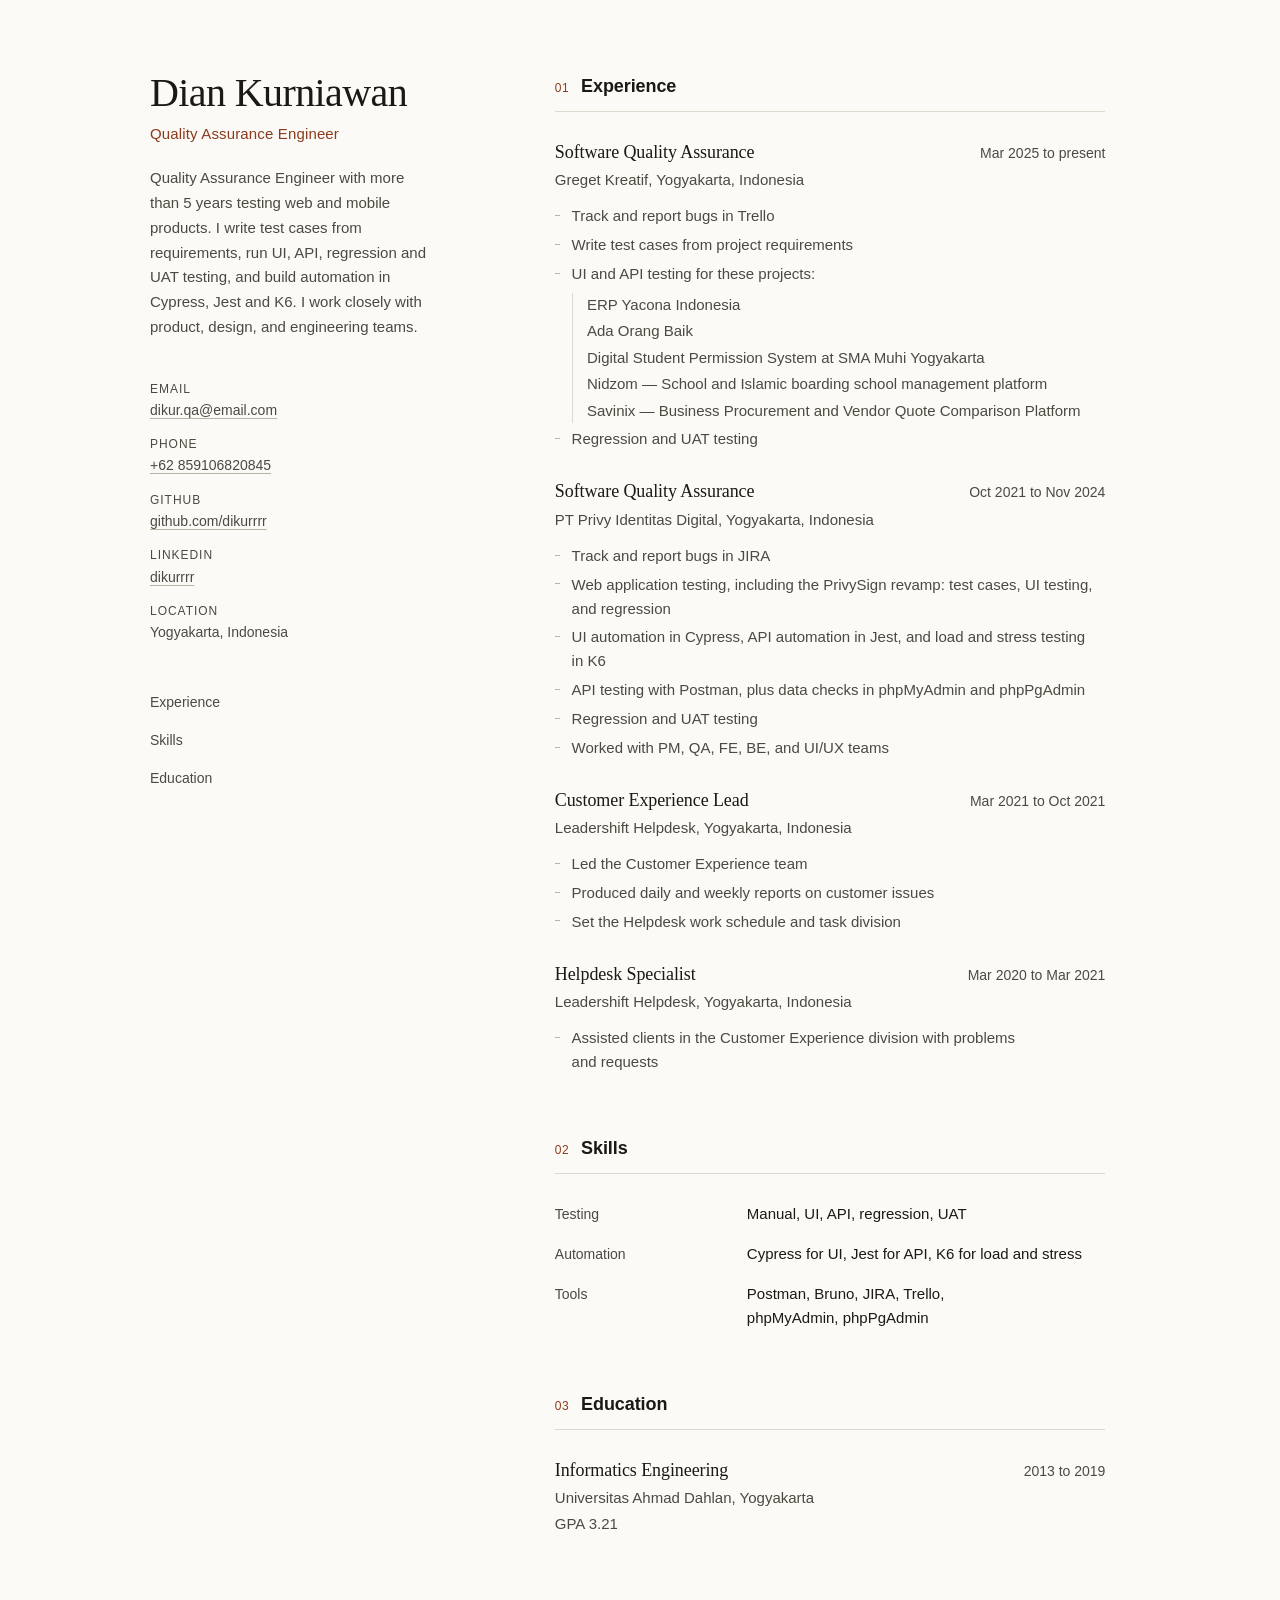
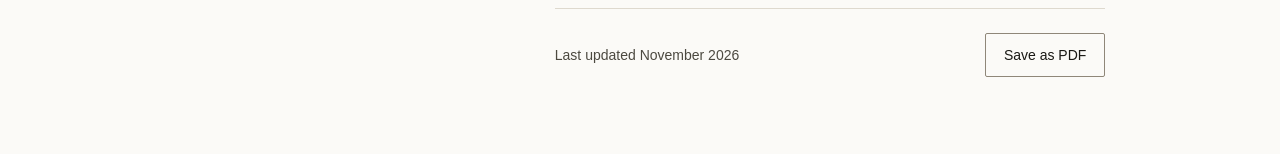
==== index.html @ 6ba49b2e "Add files via upload" ====
<!DOCTYPE html>
<html lang="en">
<head>
<meta charset="utf-8">
<meta name="viewport" content="width=device-width, initial-scale=1">
<title>Dian Kurniawan | Quality Assurance Engineer</title>
<meta name="description" content="Curriculum vitae of Dian Kurniawan, Quality Assurance Engineer in Yogyakarta. Manual, API, UI, regression and UAT testing, plus automation in Cypress, Jest and K6.">
<link rel="stylesheet" href="styles.css">
</head>
<body>
<a class="skip" href="#main">Skip to content</a>
<div class="page">

  <aside class="rail">
    <header class="identity">
      <h1>Dian Kurniawan</h1>
      <p class="role">Quality Assurance Engineer</p>
      <p class="summary">Quality Assurance Engineer with more than 5 years testing web and mobile products. I write test cases from requirements, run UI, API, regression and UAT testing, and build automation in Cypress, Jest and K6. I work closely with product, design, and engineering teams.</p>
    </header>

    <ul class="contact">
      <li><span class="label">Email</span> <a href="mailto:dikur.qa@email.com">dikur.qa@email.com</a></li>
      <li><span class="label">Phone</span> <a href="https://wa.me/+62859106820845">+62 859106820845</a></li>
      <li><span class="label">GitHub</span> <a href="https://github.com/dikurrrr">github.com/dikurrrr</a></li>
      <li><span class="label">Linkedin</span> <a href="https://www.linkedin.com/in/dikurr/">dikurrrr</a></li>
      <li><span class="label">Location</span> Yogyakarta, Indonesia</li>
    </ul>

    <nav class="jump" aria-label="Sections">
      <a href="#experience">Experience</a>
      <a href="#skills">Skills</a>
      <a href="#education">Education</a>
    </nav>
  </aside>

  <main id="main">

    <section aria-labelledby="experience">
      <h2 id="experience"><span class="num">01</span> Experience</h2>

      <article class="entry">
        <div class="entry-head">
          <h3>Software Quality Assurance</h3>
          <p class="dates">Mar 2025 to present</p>
        </div>
        <p class="meta">Greget Kreatif, Yogyakarta, Indonesia</p>
        <ul class="bullets">
          <li>Track and report bugs in Trello</li>
          <li>Write test cases from project requirements</li>
          <li>UI and API testing for these projects:
            <ul class="sublist">
              <li>ERP Yacona Indonesia</li>
              <li>Ada Orang Baik</li>
              <li>Digital Student Permission System at SMA Muhi Yogyakarta</li>
              <li>Nidzom — School and Islamic boarding school management platform</li>
              <li>Savinix — Business Procurement and Vendor Quote Comparison Platform</li>
            </ul>
          </li>
          <li>Regression and UAT testing</li>
          <!--<li>Build UI and API automation</li>-->
        </ul>
      </article>

      <article class="entry">
        <div class="entry-head">
          <h3>Software Quality Assurance</h3>
          <p class="dates">Oct 2021 to Nov 2024</p>
        </div>
        <p class="meta">PT Privy Identitas Digital, Yogyakarta, Indonesia</p>
        <ul class="bullets">
          <li>Track and report bugs in JIRA</li>
          <li>Web application testing, including the PrivySign revamp: test cases, UI testing, and regression</li>
          <li>UI automation in Cypress, API automation in Jest, and load and stress testing in K6</li>
          <li>API testing with Postman, plus data checks in phpMyAdmin and phpPgAdmin</li>
          <li>Regression and UAT testing</li>
          <li>Worked with PM, QA, FE, BE, and UI/UX teams</li>
        </ul>
      </article>

      <article class="entry">
        <div class="entry-head">
          <h3>Customer Experience Lead</h3>
          <p class="dates">Mar 2021 to Oct 2021</p>
        </div>
        <p class="meta">Leadershift Helpdesk, Yogyakarta, Indonesia</p>
        <ul class="bullets">
          <li>Led the Customer Experience team</li>
          <li>Produced daily and weekly reports on customer issues</li>
          <li>Set the Helpdesk work schedule and task division</li>
        </ul>
      </article>

      <article class="entry">
        <div class="entry-head">
          <h3>Helpdesk Specialist</h3>
          <p class="dates">Mar 2020 to Mar 2021</p>
        </div>
        <p class="meta">Leadershift Helpdesk, Yogyakarta, Indonesia</p>
        <ul class="bullets">
          <li>Assisted clients in the Customer Experience division with problems and requests</li>
        </ul>
      </article>
    </section>

    <section aria-labelledby="skills">
      <h2 id="skills"><span class="num">02</span> Skills</h2>
      <dl class="skills">
        <div>
          <dt>Testing</dt>
          <dd>Manual, UI, API, regression, UAT</dd>
        </div>
        <div>
          <dt>Automation</dt>
          <dd>Cypress for UI, Jest for API, K6 for load and stress</dd>
        </div>
        <div>
          <dt>Tools</dt>
          <dd>Postman, Bruno, JIRA, Trello, phpMyAdmin, phpPgAdmin</dd>
        </div>
      </dl>
    </section>

    <section aria-labelledby="education">
      <h2 id="education"><span class="num">03</span> Education</h2>
      <article class="entry">
        <div class="entry-head">
          <h3>Informatics Engineering</h3>
          <p class="dates">2013 to 2019</p>
        </div>
        <p class="meta">Universitas Ahmad Dahlan, Yogyakarta</p>
        <p class="meta">GPA 3.21</p>
      </article>
    </section>

    <footer class="colophon">
      <p>Last updated November 2026</p>
      <button type="button" class="print" id="print-cv">Save as PDF</button>
    </footer>

  </main>
</div>

<script src="print.js" defer></script>
</body>
</html>
---- styles.css ----
:root {
  --paper: #fbfaf7;
  --ink: #1a1915;
  --ink-soft: #4c4940;
  --rule: #ded9ce;
  --rule-strong: #b9b3a5;
  --control-line: #8f8779;
  --accent: #8c3a1b;

  --serif: "Iowan Old Style", "Palatino Linotype", Palatino, "Book Antiqua", Georgia, ui-serif, serif;
  --sans: -apple-system, BlinkMacSystemFont, "Segoe UI", Roboto, "Helvetica Neue", Arial, ui-sans-serif, sans-serif;

  /* Type scale: five sizes, 1.2 steps. */
  --text-xs: 0.75rem;
  --text-sm: 0.875rem;
  --text-md: 0.9375rem;
  --text-lg: 1.125rem;
  --text-display: clamp(2rem, 4.5vw, 2.5rem);
}

*,
*::before,
*::after {
  box-sizing: border-box;
}

html {
  -webkit-text-size-adjust: 100%;
}

body {
  margin: 0;
  background: var(--paper);
  color: var(--ink);
  font-family: var(--sans);
  font-size: var(--text-md);
  line-height: 1.6;
  -webkit-font-smoothing: antialiased;
  overflow-wrap: break-word;
}

h1,
h2,
h3 {
  text-wrap: balance;
}

p,
li,
dd {
  text-wrap: pretty;
}

a {
  color: inherit;
  cursor: pointer;
  text-decoration-line: underline;
  text-decoration-thickness: 1px;
  text-underline-offset: 3px;
  text-decoration-color: var(--rule-strong);
}

a:hover {
  text-decoration-thickness: 2px;
  text-decoration-color: var(--ink);
}

:focus-visible {
  outline: 2px solid var(--accent);
  outline-offset: 3px;
  border-radius: 1px;
}

::selection {
  background: var(--accent);
  color: var(--paper);
}

.skip {
  position: absolute;
  left: -9999px;
  top: 0;
  background: var(--ink);
  color: var(--paper);
  padding: 0.75rem 1rem;
  text-decoration: none;
}

.skip:focus {
  left: 1rem;
  top: 1rem;
  z-index: 10;
}

/* Layout: a document column beside a sticky rail, like a printed CV. */
.page {
  display: grid;
  grid-template-columns: minmax(0, 1fr);
  gap: clamp(2.25rem, 5vw, 3rem);
  max-width: 1060px;
  margin: 0 auto;
  padding: clamp(2rem, 6vw, 4.5rem) clamp(1.25rem, 4vw, 2.5rem) clamp(2.5rem, 6vw, 5rem);
}

@media (min-width: 880px) {
  .page {
    grid-template-columns: minmax(0, 20.5rem) minmax(0, 1fr);
    gap: clamp(2.5rem, 6vw, 5.5rem);
  }

  .rail {
    position: sticky;
    top: clamp(2rem, 6vh, 3.5rem);
    align-self: start;
  }
}

.rail {
  min-width: 0;
}

h1 {
  margin: 0;
  font-family: var(--serif);
  font-size: var(--text-display);
  font-weight: 400;
  line-height: 1.06;
  letter-spacing: -0.015em;
}

.role {
  margin: 0.5rem 0 0;
  font-size: var(--text-md);
  color: var(--accent);
  letter-spacing: 0.01em;
}

.summary {
  margin: 1.25rem 0 0;
  color: var(--ink-soft);
  font-size: var(--text-md);
  line-height: 1.65;
  max-width: 34ch;
}

.contact {
  margin: 2.5rem 0 0;
  padding: 0;
  list-style: none;
  display: grid;
  gap: 0.875rem;
  font-size: var(--text-sm);
  color: var(--ink-soft);
}

.contact .label {
  display: block;
  font-size: var(--text-xs);
  letter-spacing: 0.08em;
  text-transform: uppercase;
  color: var(--ink-soft);
}

.jump {
  display: flex;
  flex-wrap: wrap;
  gap: 0.25rem 1.25rem;
  margin-top: 2.5rem;
  font-size: var(--text-sm);
}

.jump a {
  display: inline-flex;
  align-items: center;
  min-height: 44px;
  color: var(--ink-soft);
  text-decoration: none;
}

.jump a:hover {
  color: var(--ink);
  text-decoration-line: underline;
  text-decoration-thickness: 1px;
  text-underline-offset: 4px;
}

@media (min-width: 880px) and (pointer: fine) {
  .jump {
    flex-direction: column;
    gap: 0;
  }

  .jump a {
    min-height: 38px;
  }
}

main {
  min-width: 0;
  max-width: 66ch;
}

section {
  margin-bottom: clamp(2.5rem, 5vw, 3.75rem);
}

h2 {
  display: flex;
  align-items: baseline;
  gap: 0.75rem;
  margin: 0 0 1.75rem;
  padding-bottom: 0.625rem;
  border-bottom: 1px solid var(--rule);
  font-size: var(--text-lg);
  font-weight: 600;
  letter-spacing: -0.005em;
}

.num {
  font-size: var(--text-xs);
  font-weight: 500;
  color: var(--accent);
  font-variant-numeric: tabular-nums;
  letter-spacing: 0.04em;
}

.entry + .entry {
  margin-top: 1.75rem;
}

.entry-head {
  display: flex;
  flex-wrap: wrap;
  align-items: baseline;
  justify-content: space-between;
  gap: 0.125rem 1.25rem;
}

h3 {
  margin: 0;
  font-family: var(--serif);
  font-size: var(--text-lg);
  font-weight: 500;
  line-height: 1.35;
  letter-spacing: -0.005em;
}

.dates {
  margin: 0;
  font-size: var(--text-sm);
  color: var(--ink-soft);
  font-variant-numeric: tabular-nums;
  white-space: nowrap;
}

.meta {
  margin: 0.25rem 0 0;
  font-size: var(--text-md);
  color: var(--ink-soft);
}

.meta + .meta {
  margin-top: 0.125rem;
}

.bullets {
  margin: 0.75rem 0 0;
  padding-left: 0;
  list-style: none;
  color: var(--ink-soft);
  font-size: var(--text-md);
}

.bullets > li {
  position: relative;
  padding-left: 1.05rem;
}

.bullets > li::before {
  content: "";
  position: absolute;
  left: 0;
  top: 0.72em;
  width: 5px;
  height: 1px;
  background: var(--rule-strong);
}

.bullets li + li {
  margin-top: 0.3rem;
}

/* Nested project list: the hairline groups the projects under their parent bullet,
   so the reader sees one action followed by what it covers. */
.sublist {
  margin: 0.45rem 0 0.1rem;
  padding-left: 0.9rem;
  border-left: 1px solid var(--rule);
  list-style: none;
  display: grid;
  gap: 0.15rem;
}

.sublist li + li {
  margin-top: 0;
}

.link-row {
  margin: 0.5rem 0 0;
  font-size: var(--text-md);
}

.skills {
  margin: 0;
  display: grid;
  gap: 1rem;
}

.skills div {
  display: grid;
  grid-template-columns: minmax(0, 10.5rem) minmax(0, 1fr);
  gap: 0.25rem 1.5rem;
  align-items: baseline;
}

.skills dt {
  font-size: var(--text-sm);
  color: var(--ink-soft);
}

.skills dd {
  margin: 0;
  font-size: var(--text-md);
}

@media (max-width: 520px) {
  .skills div {
    grid-template-columns: minmax(0, 1fr);
    gap: 0.125rem;
  }
}

.colophon {
  display: flex;
  flex-wrap: wrap;
  align-items: center;
  justify-content: space-between;
  gap: 1rem;
  margin-top: clamp(3rem, 6vw, 4.5rem);
  padding-top: 1.5rem;
  border-top: 1px solid var(--rule);
  font-size: var(--text-sm);
  color: var(--ink-soft);
}

.colophon p {
  margin: 0;
}

.print {
  appearance: none;
  background: transparent;
  border: 1px solid var(--control-line);
  border-radius: 2px;
  color: var(--ink);
  cursor: pointer;
  font: inherit;
  font-size: var(--text-sm);
  min-height: 44px;
  padding: 0.5rem 1.125rem;
  transition: border-color 140ms ease, color 140ms ease;
}

.print:hover {
  border-color: var(--accent);
  color: var(--accent);
}

.print:active {
  border-color: var(--ink);
  color: var(--ink);
}

@media (prefers-reduced-motion: reduce) {
  .print {
    transition: none;
  }
}

@media print {
  :root {
    --paper: #ffffff;
    --ink: #000000;
    --ink-soft: #1f1f1f;
    --rule: #b3b3b3;
    --rule-strong: #8a8a8a;
  }

  @page {
    margin: 15mm 16mm;
  }

  body {
    font-size: 10pt;
    line-height: 1.45;
  }

  .page {
    display: block;
    max-width: none;
    padding: 0;
  }

  main {
    max-width: none;
  }

  .rail {
    position: static;
    margin-bottom: 1.25rem;
  }

  .summary {
    max-width: none;
  }

  .jump,
  .print,
  .skip {
    display: none;
  }

  .contact {
    grid-template-columns: repeat(2, minmax(0, 1fr));
    gap: 0.4rem 1.5rem;
  }

  section {
    margin-bottom: 1.25rem;
  }

  .entry,
  .skills div,
  h2 {
    break-inside: avoid;
  }

  .entry + .entry {
    margin-top: 1rem;
  }

  h2 {
    margin-bottom: 0.75rem;
  }

  a {
    text-decoration: none;
  }

  :focus {
    outline: none;
  }
}
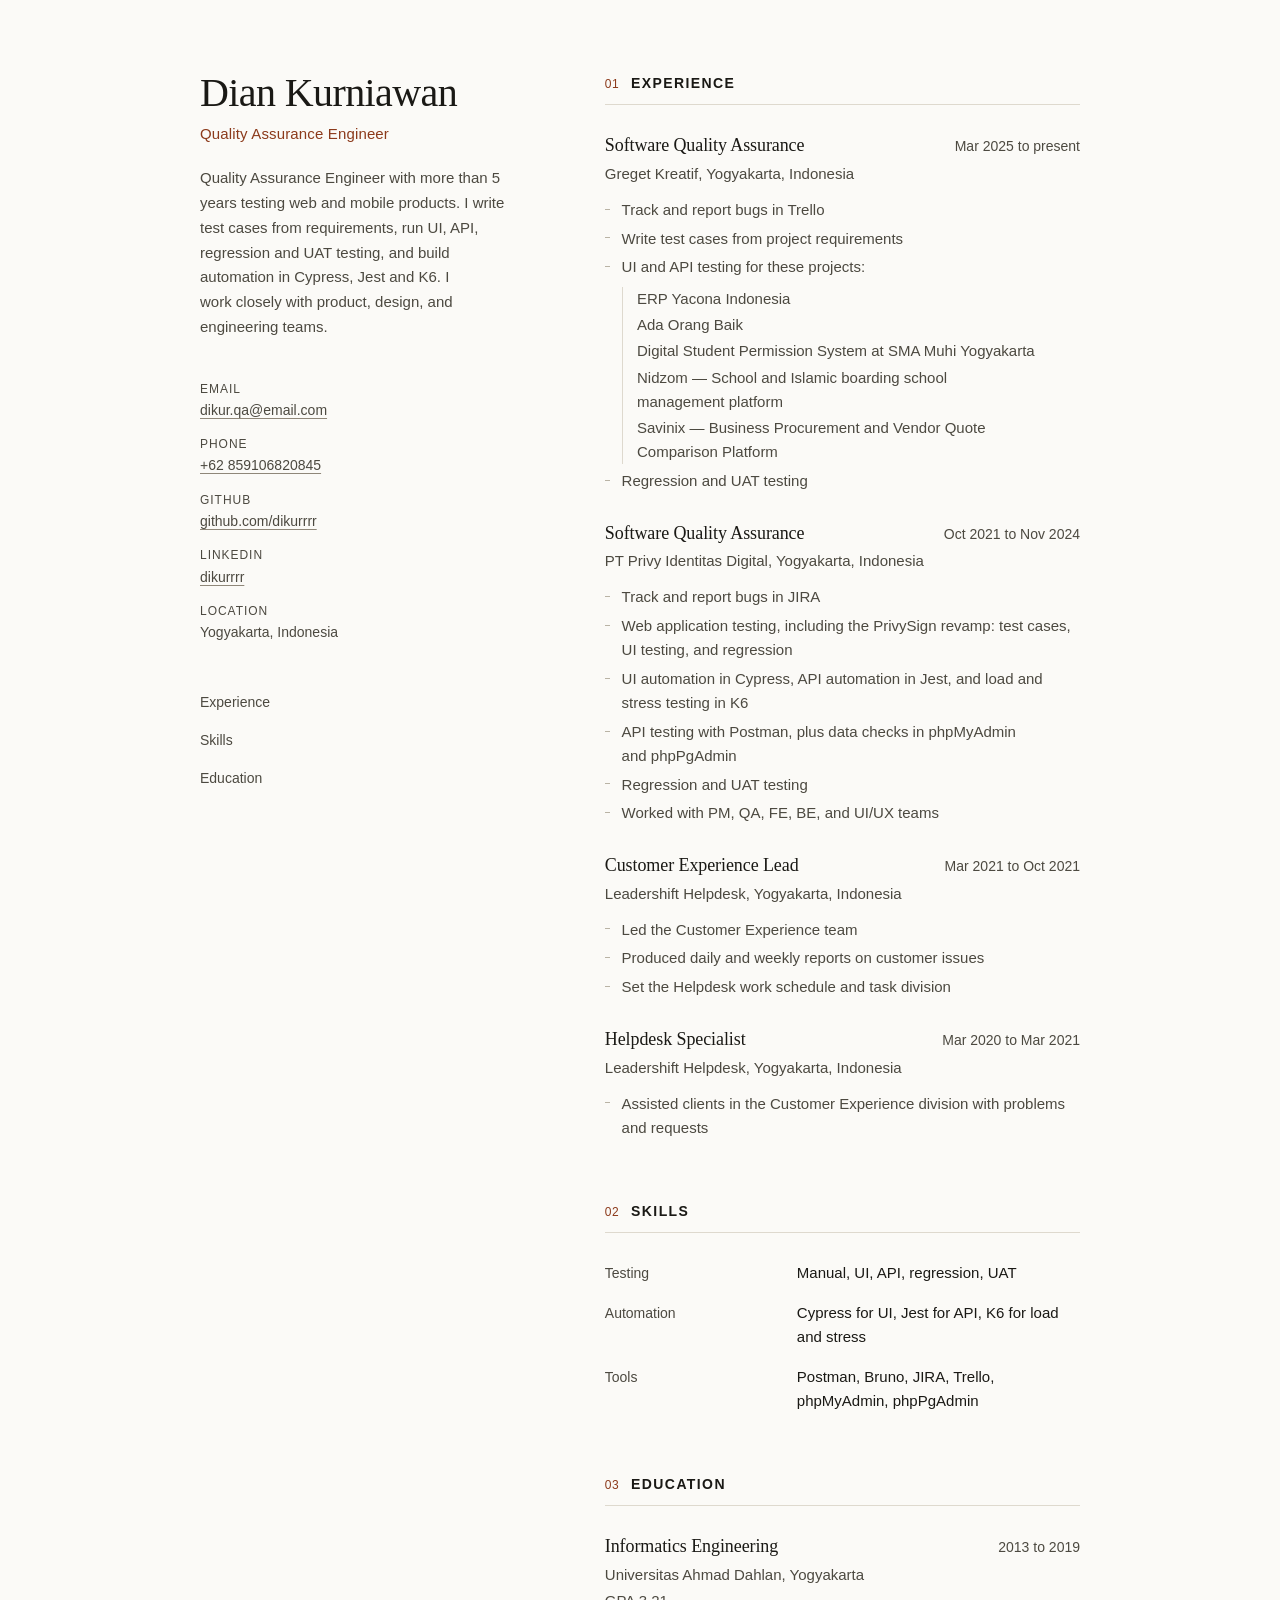
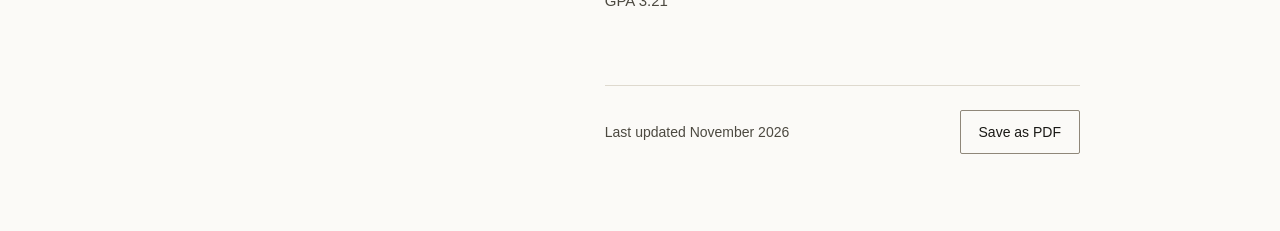
==== commit 8470455b: "fix: correct print typography, link affordance, and add share metadata - print: set type scale as pt" ====
--- a/index.html
+++ b/index.html
@@ -5,6 +5,13 @@
 <meta name="viewport" content="width=device-width, initial-scale=1">
 <title>Dian Kurniawan | Quality Assurance Engineer</title>
 <meta name="description" content="Curriculum vitae of Dian Kurniawan, Quality Assurance Engineer in Yogyakarta. Manual, API, UI, regression and UAT testing, plus automation in Cypress, Jest and K6.">
+<meta name="theme-color" content="#fbfaf7">
+<meta property="og:type" content="profile">
+<meta property="og:title" content="Dian Kurniawan | Quality Assurance Engineer">
+<meta property="og:description" content="Curriculum vitae of Dian Kurniawan, Quality Assurance Engineer in Yogyakarta. Manual, API, UI, regression and UAT testing, plus automation in Cypress, Jest and K6.">
+<meta property="og:url" content="https://dikurrrr.github.io/">
+<meta name="twitter:card" content="summary">
+<link rel="icon" href="favicon.svg" type="image/svg+xml">
 <link rel="stylesheet" href="styles.css">
 </head>
 <body>
--- a/styles.css
+++ b/styles.css
@@ -1,4 +1,6 @@
 :root {
+  color-scheme: light;
+
   --paper: #fbfaf7;
   --ink: #1a1915;
   --ink-soft: #4c4940;
@@ -57,7 +59,7 @@
   text-decoration-line: underline;
   text-decoration-thickness: 1px;
   text-underline-offset: 3px;
-  text-decoration-color: var(--rule-strong);
+  text-decoration-color: var(--control-line);
 }
 
 a:hover {
@@ -78,18 +80,19 @@
 
 .skip {
   position: absolute;
-  left: -9999px;
-  top: 0;
+  left: 1rem;
+  top: 1rem;
+  z-index: 10;
   background: var(--ink);
   color: var(--paper);
   padding: 0.75rem 1rem;
   text-decoration: none;
+  clip-path: inset(50%);
+  white-space: nowrap;
 }
 
 .skip:focus {
-  left: 1rem;
-  top: 1rem;
-  z-index: 10;
+  clip-path: none;
 }
 
 /* Layout: a document column beside a sticky rail, like a printed CV. */
@@ -97,7 +100,7 @@
   display: grid;
   grid-template-columns: minmax(0, 1fr);
   gap: clamp(2.25rem, 5vw, 3rem);
-  max-width: 1060px;
+  max-width: 960px;
   margin: 0 auto;
   padding: clamp(2rem, 6vw, 4.5rem) clamp(1.25rem, 4vw, 2.5rem) clamp(2.5rem, 6vw, 5rem);
 }
@@ -140,7 +143,7 @@
   color: var(--ink-soft);
   font-size: var(--text-md);
   line-height: 1.65;
-  max-width: 34ch;
+  max-width: 38ch;
 }
 
 .contact {
@@ -211,9 +214,10 @@
   margin: 0 0 1.75rem;
   padding-bottom: 0.625rem;
   border-bottom: 1px solid var(--rule);
-  font-size: var(--text-lg);
+  font-size: var(--text-sm);
   font-weight: 600;
-  letter-spacing: -0.005em;
+  text-transform: uppercase;
+  letter-spacing: 0.1em;
 }
 
 .num {
@@ -394,6 +398,14 @@
     --ink-soft: #1f1f1f;
     --rule: #b3b3b3;
     --rule-strong: #8a8a8a;
+
+    /* rem resolves against html, so print sizes are set here in pt.
+       --accent stays terracotta on purpose. */
+    --text-xs: 7.5pt;
+    --text-sm: 8.5pt;
+    --text-md: 9.5pt;
+    --text-lg: 11pt;
+    --text-display: 20pt;
   }
 
   @page {
@@ -401,7 +413,7 @@
   }
 
   body {
-    font-size: 10pt;
+    font-size: var(--text-md);
     line-height: 1.45;
   }
 
@@ -422,6 +434,7 @@
 
   .summary {
     max-width: none;
+    line-height: 1.5;
   }
 
   .jump,
@@ -451,6 +464,12 @@
 
   h2 {
     margin-bottom: 0.75rem;
+    break-after: avoid;
+  }
+
+  p {
+    orphans: 2;
+    widows: 2;
   }
 
   a {
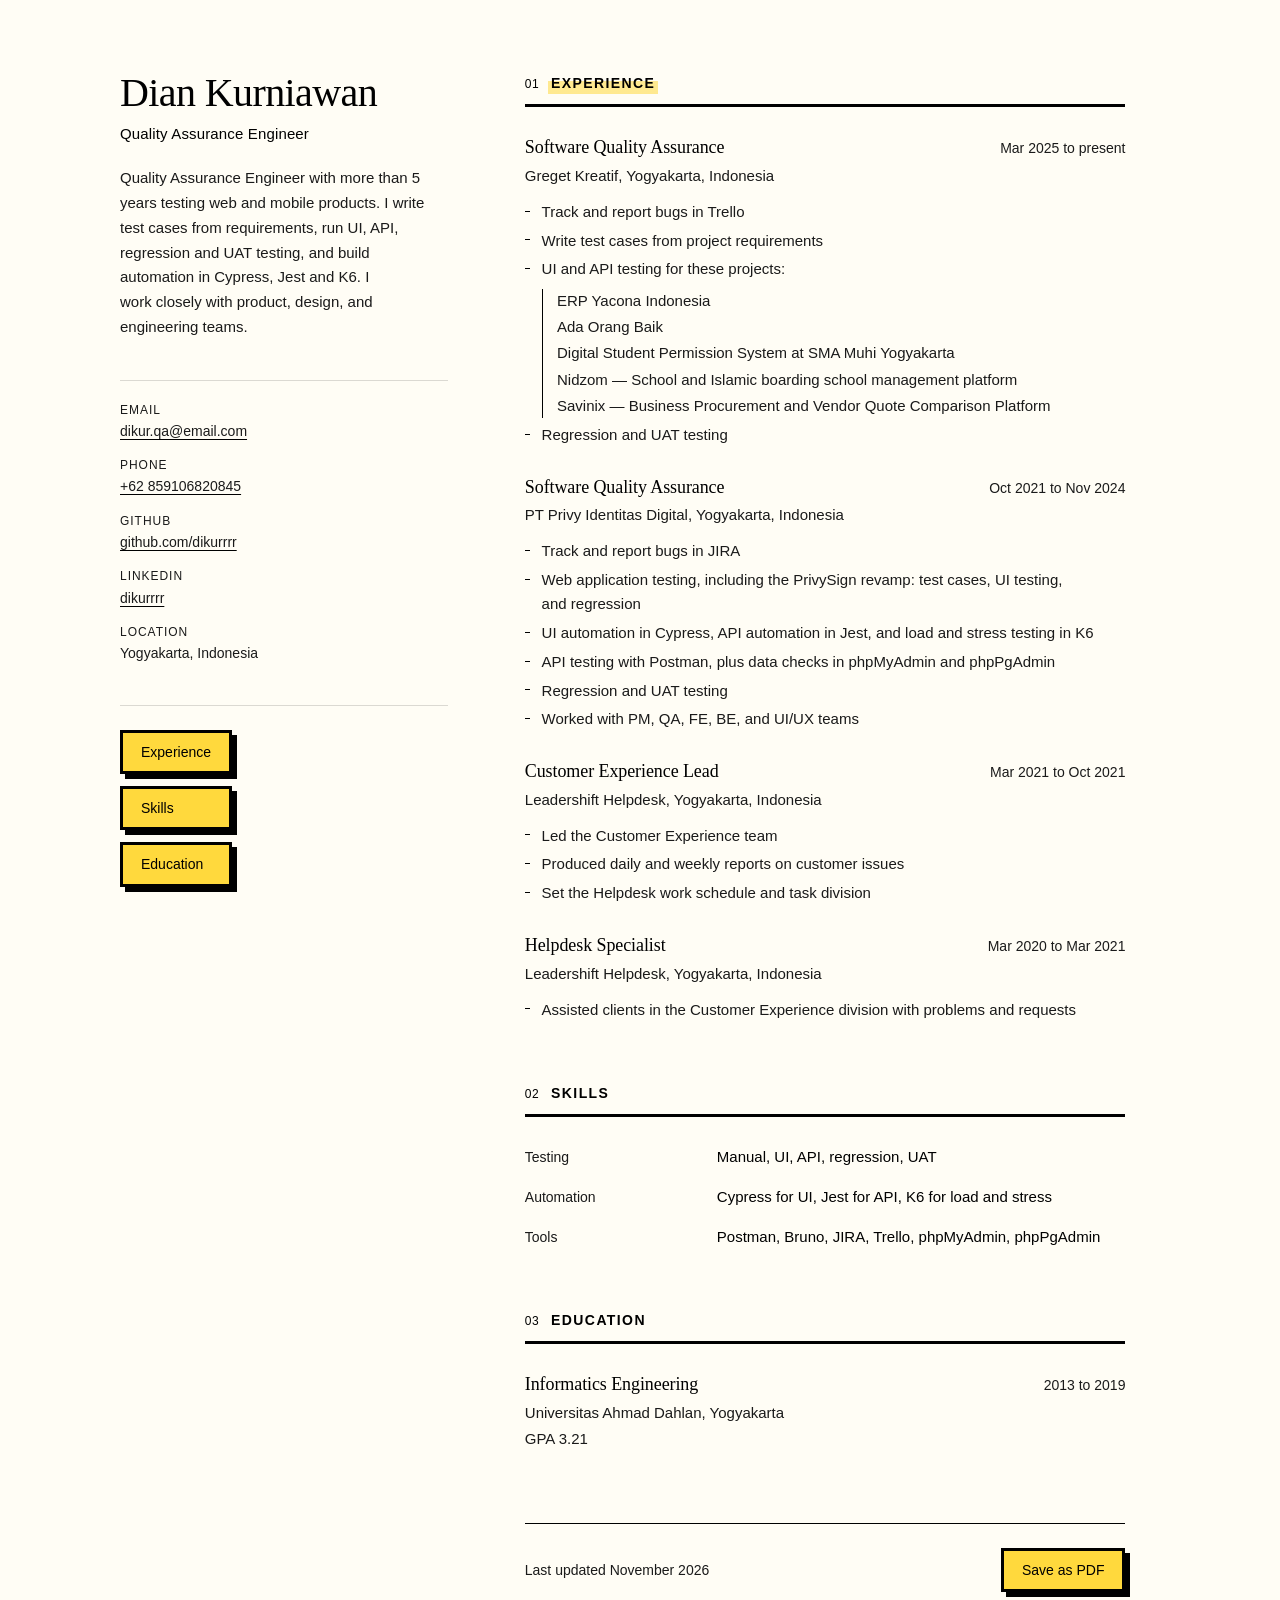
==== commit 00b36f49: "feat: highlight the active section in the nav scrollspy Co-authored-by: CommandCodeBot <noreply@comm" ====
--- a/index.html
+++ b/index.html
@@ -43,7 +43,7 @@
   <main id="main">
 
     <section aria-labelledby="experience">
-      <h2 id="experience"><span class="num">01</span> Experience</h2>
+      <h2 id="experience"><span class="num">01</span> <span class="label">Experience</span></h2>
 
       <article class="entry">
         <div class="entry-head">
@@ -110,7 +110,7 @@
     </section>
 
     <section aria-labelledby="skills">
-      <h2 id="skills"><span class="num">02</span> Skills</h2>
+      <h2 id="skills"><span class="num">02</span> <span class="label">Skills</span></h2>
       <dl class="skills">
         <div>
           <dt>Testing</dt>
@@ -128,7 +128,7 @@
     </section>
 
     <section aria-labelledby="education">
-      <h2 id="education"><span class="num">03</span> Education</h2>
+      <h2 id="education"><span class="num">03</span> <span class="label">Education</span></h2>
       <article class="entry">
         <div class="entry-head">
           <h3>Informatics Engineering</h3>
--- a/styles.css
+++ b/styles.css
@@ -1,13 +1,13 @@
 :root {
   color-scheme: light;
 
-  --paper: #fbfaf7;
-  --ink: #1a1915;
-  --ink-soft: #4c4940;
-  --rule: #ded9ce;
-  --rule-strong: #b9b3a5;
-  --control-line: #8f8779;
-  --accent: #8c3a1b;
+  --paper: #fffdf5;
+  --ink: #000000;
+  --ink-soft: #1a1a1a;
+  --rule: #000000;
+  --rule-strong: #000000;
+  --control-line: #000000;
+  --accent: #ffd93d;
 
   --serif: "Iowan Old Style", "Palatino Linotype", Palatino, "Book Antiqua", Georgia, ui-serif, serif;
   --sans: -apple-system, BlinkMacSystemFont, "Segoe UI", Roboto, "Helvetica Neue", Arial, ui-sans-serif, sans-serif;
@@ -28,6 +28,13 @@
 
 html {
   -webkit-text-size-adjust: 100%;
+  scroll-behavior: smooth;
+}
+
+@media (prefers-reduced-motion: reduce) {
+  html {
+    scroll-behavior: auto;
+  }
 }
 
 body {
@@ -100,7 +107,7 @@
   display: grid;
   grid-template-columns: minmax(0, 1fr);
   gap: clamp(2.25rem, 5vw, 3rem);
-  max-width: 960px;
+  max-width: 1120px;
   margin: 0 auto;
   padding: clamp(2rem, 6vw, 4.5rem) clamp(1.25rem, 4vw, 2.5rem) clamp(2.5rem, 6vw, 5rem);
 }
@@ -134,7 +141,7 @@
 .role {
   margin: 0.5rem 0 0;
   font-size: var(--text-md);
-  color: var(--accent);
+  color: var(--ink);
   letter-spacing: 0.01em;
 }
 
@@ -148,7 +155,8 @@
 
 .contact {
   margin: 2.5rem 0 0;
-  padding: 0;
+  padding: 1.25rem 0 0;
+  border-top: 1px solid rgba(0, 0, 0, 0.14);
   list-style: none;
   display: grid;
   gap: 0.875rem;
@@ -165,42 +173,41 @@
 }
 
 .jump {
+  display: grid;
+  grid-template-columns: max-content;
+  gap: 0.75rem;
+  margin-top: 2.5rem;
+  padding-top: 1.5rem;
+  border-top: 1px solid rgba(0, 0, 0, 0.14);
+  font-size: var(--text-sm);
+}
+
+.jump a {
   display: flex;
-  flex-wrap: wrap;
-  gap: 0.25rem 1.25rem;
-  margin-top: 2.5rem;
-  font-size: var(--text-sm);
-}
-
-.jump a {
-  display: inline-flex;
   align-items: center;
   min-height: 44px;
-  color: var(--ink-soft);
+  padding: 0.5rem 1.125rem;
+  background: var(--accent);
+  border: 3px solid var(--ink);
+  box-shadow: 5px 5px 0 var(--ink);
+  color: var(--ink);
   text-decoration: none;
+  transition: border-color 140ms ease, color 140ms ease;
 }
 
 .jump a:hover {
-  color: var(--ink);
-  text-decoration-line: underline;
-  text-decoration-thickness: 1px;
-  text-underline-offset: 4px;
-}
-
-@media (min-width: 880px) and (pointer: fine) {
-  .jump {
-    flex-direction: column;
-    gap: 0;
-  }
-
-  .jump a {
-    min-height: 38px;
-  }
+  transform: translate(2px, 2px);
+  box-shadow: 3px 3px 0 var(--ink);
+}
+
+.jump a:active {
+  transform: translate(5px, 5px);
+  box-shadow: none;
 }
 
 main {
   min-width: 0;
-  max-width: 66ch;
+  max-width: 72ch;
 }
 
 section {
@@ -213,17 +220,27 @@
   gap: 0.75rem;
   margin: 0 0 1.75rem;
   padding-bottom: 0.625rem;
-  border-bottom: 1px solid var(--rule);
+  border-bottom: 3px solid var(--ink);
+  scroll-margin-top: 2rem;
   font-size: var(--text-sm);
   font-weight: 600;
   text-transform: uppercase;
   letter-spacing: 0.1em;
 }
 
+h2 .label {
+  padding: 0 0.2em;
+  margin: 0 -0.2em;
+}
+
+h2.is-active .label {
+  background-image: linear-gradient(to top, rgba(255, 217, 61, 0.55) 0 60%, transparent 60%);
+}
+
 .num {
   font-size: var(--text-xs);
   font-weight: 500;
-  color: var(--accent);
+  color: var(--ink);
   font-variant-numeric: tabular-nums;
   letter-spacing: 0.04em;
 }
@@ -363,9 +380,10 @@
 
 .print {
   appearance: none;
-  background: transparent;
-  border: 1px solid var(--control-line);
-  border-radius: 2px;
+  background: var(--accent);
+  border: 3px solid var(--ink);
+  border-radius: 0;
+  box-shadow: 5px 5px 0 var(--ink);
   color: var(--ink);
   cursor: pointer;
   font: inherit;
@@ -376,13 +394,13 @@
 }
 
 .print:hover {
-  border-color: var(--accent);
-  color: var(--accent);
+  transform: translate(2px, 2px);
+  box-shadow: 3px 3px 0 var(--ink);
 }
 
 .print:active {
-  border-color: var(--ink);
-  color: var(--ink);
+  transform: translate(5px, 5px);
+  box-shadow: none;
 }
 
 @media (prefers-reduced-motion: reduce) {
@@ -464,6 +482,7 @@
 
   h2 {
     margin-bottom: 0.75rem;
+    border-bottom-width: 1px;
     break-after: avoid;
   }
 
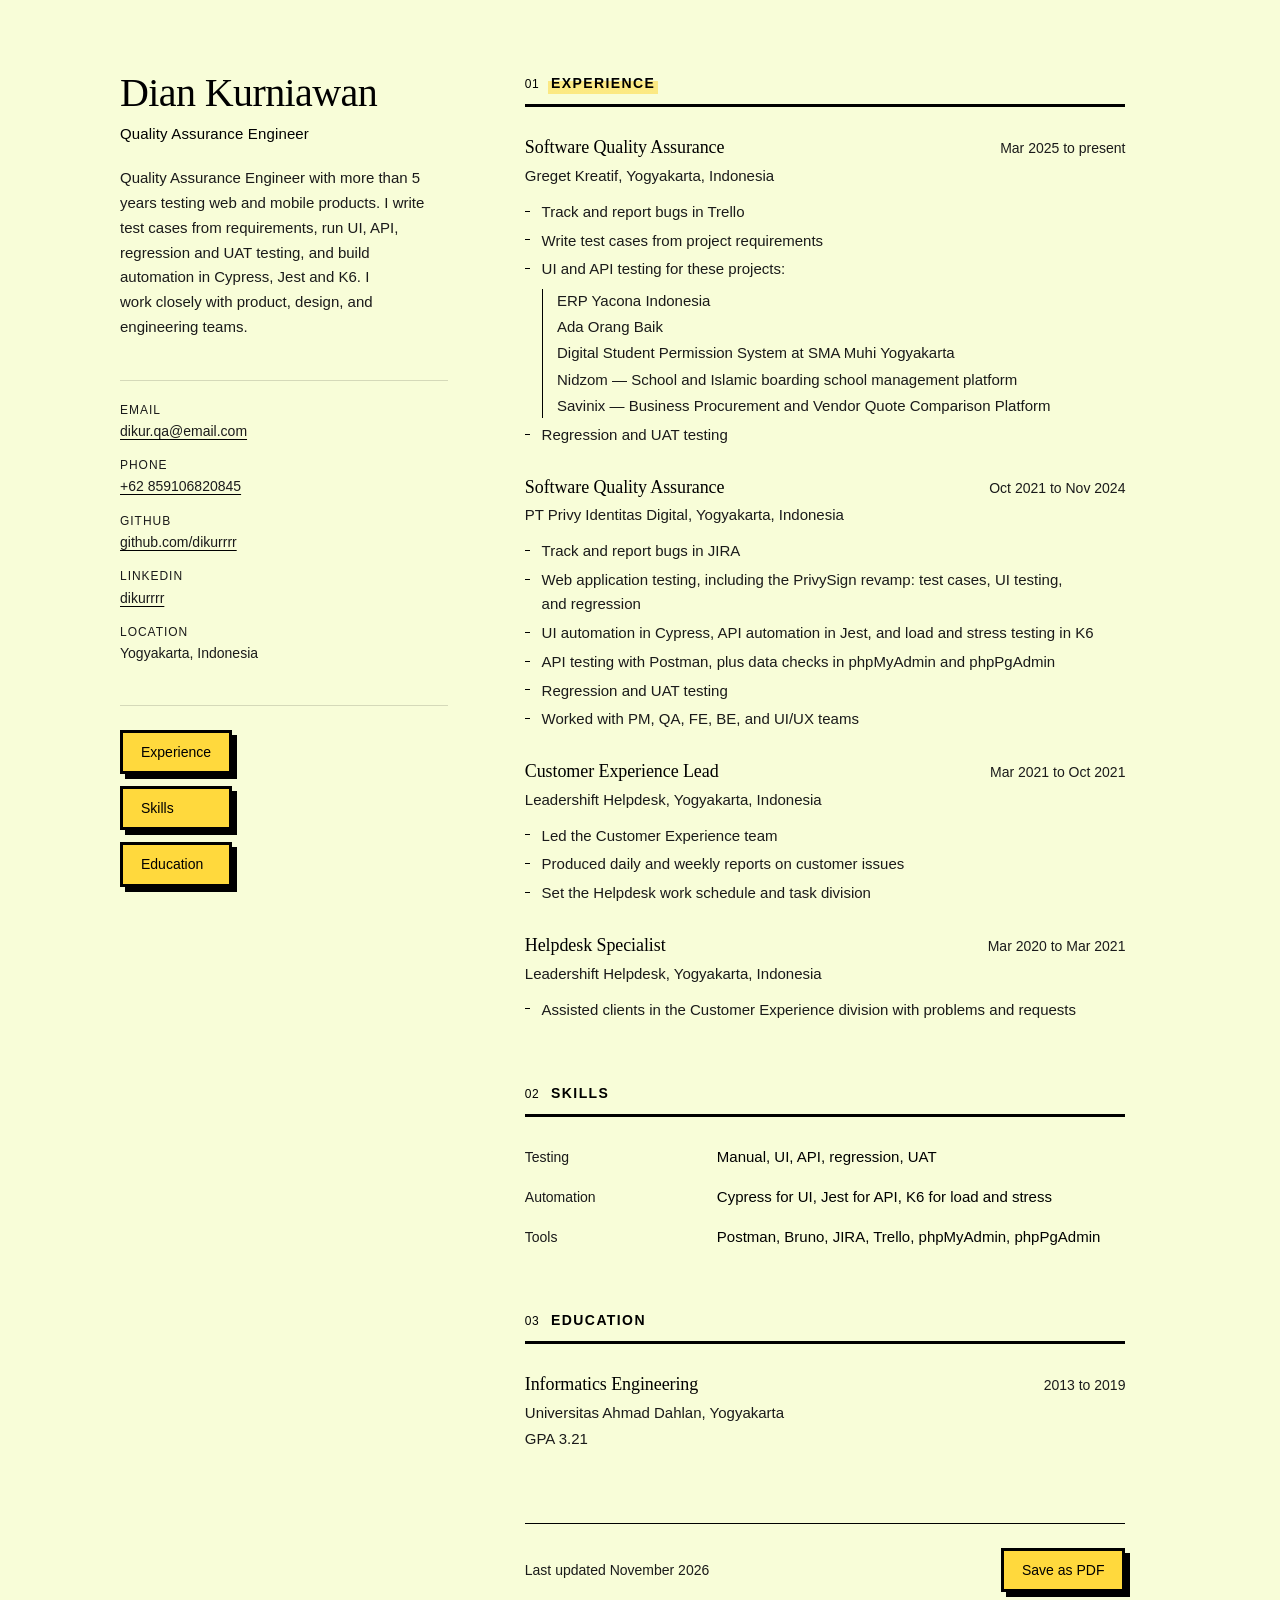
==== commit f1447d8a: "style: tint paper with a pale lime Co-authored-by: CommandCodeBot <noreply@commandcode.ai>" ====
--- a/index.html
+++ b/index.html
@@ -5,7 +5,7 @@
 <meta name="viewport" content="width=device-width, initial-scale=1">
 <title>Dian Kurniawan | Quality Assurance Engineer</title>
 <meta name="description" content="Curriculum vitae of Dian Kurniawan, Quality Assurance Engineer in Yogyakarta. Manual, API, UI, regression and UAT testing, plus automation in Cypress, Jest and K6.">
-<meta name="theme-color" content="#fbfaf7">
+<meta name="theme-color" content="#f8fdd8">
 <meta property="og:type" content="profile">
 <meta property="og:title" content="Dian Kurniawan | Quality Assurance Engineer">
 <meta property="og:description" content="Curriculum vitae of Dian Kurniawan, Quality Assurance Engineer in Yogyakarta. Manual, API, UI, regression and UAT testing, plus automation in Cypress, Jest and K6.">
--- a/styles.css
+++ b/styles.css
@@ -1,7 +1,7 @@
 :root {
   color-scheme: light;
 
-  --paper: #fffdf5;
+  --paper: #f8fdd8;
   --ink: #000000;
   --ink-soft: #1a1a1a;
   --rule: #000000;
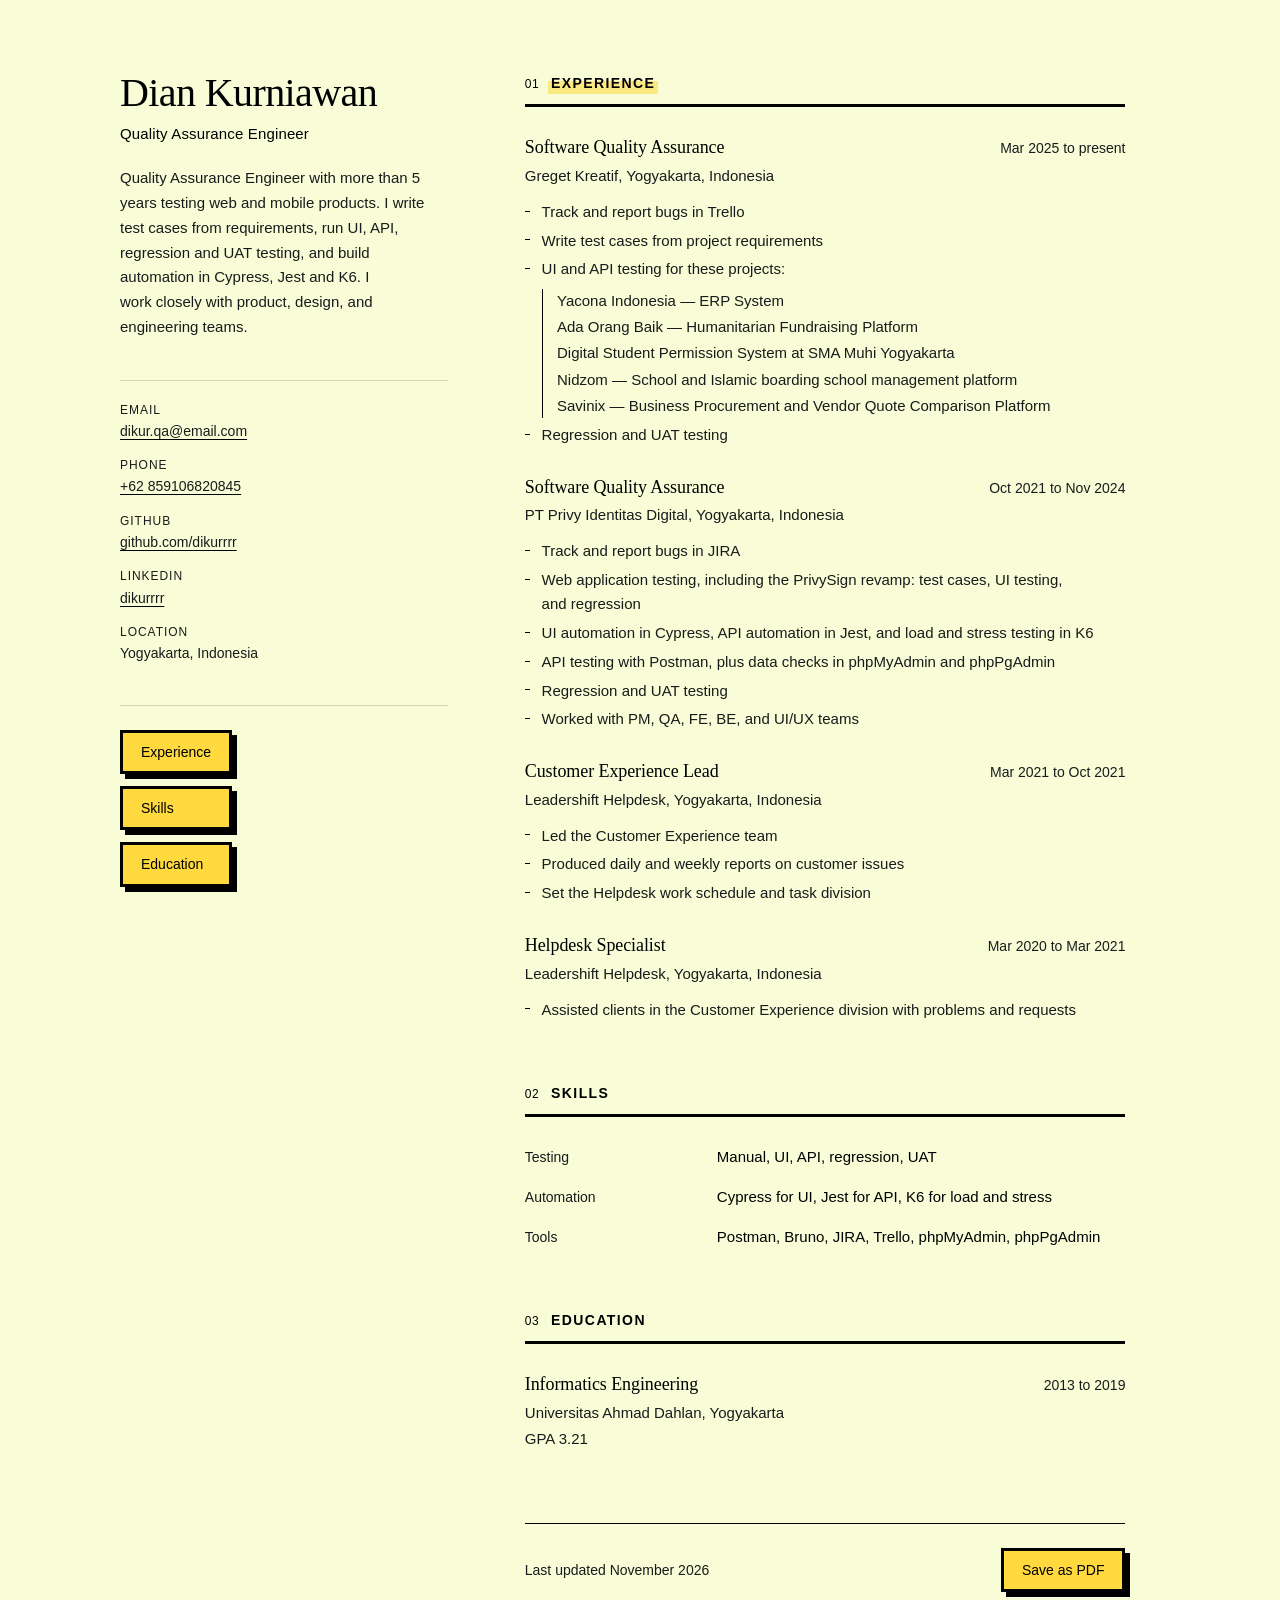
==== commit 48eafa3c: "content: describe the Yacona and Ada Orang Baik projects Co-authored-by: CommandCodeBot <noreply@com" ====
--- a/index.html
+++ b/index.html
@@ -56,8 +56,8 @@
           <li>Write test cases from project requirements</li>
           <li>UI and API testing for these projects:
             <ul class="sublist">
-              <li>ERP Yacona Indonesia</li>
-              <li>Ada Orang Baik</li>
+              <li>Yacona Indonesia — ERP System</li>
+              <li>Ada Orang Baik — Humanitarian Fundraising Platform</li>
               <li>Digital Student Permission System at SMA Muhi Yogyakarta</li>
               <li>Nidzom — School and Islamic boarding school management platform</li>
               <li>Savinix — Business Procurement and Vendor Quote Comparison Platform</li>
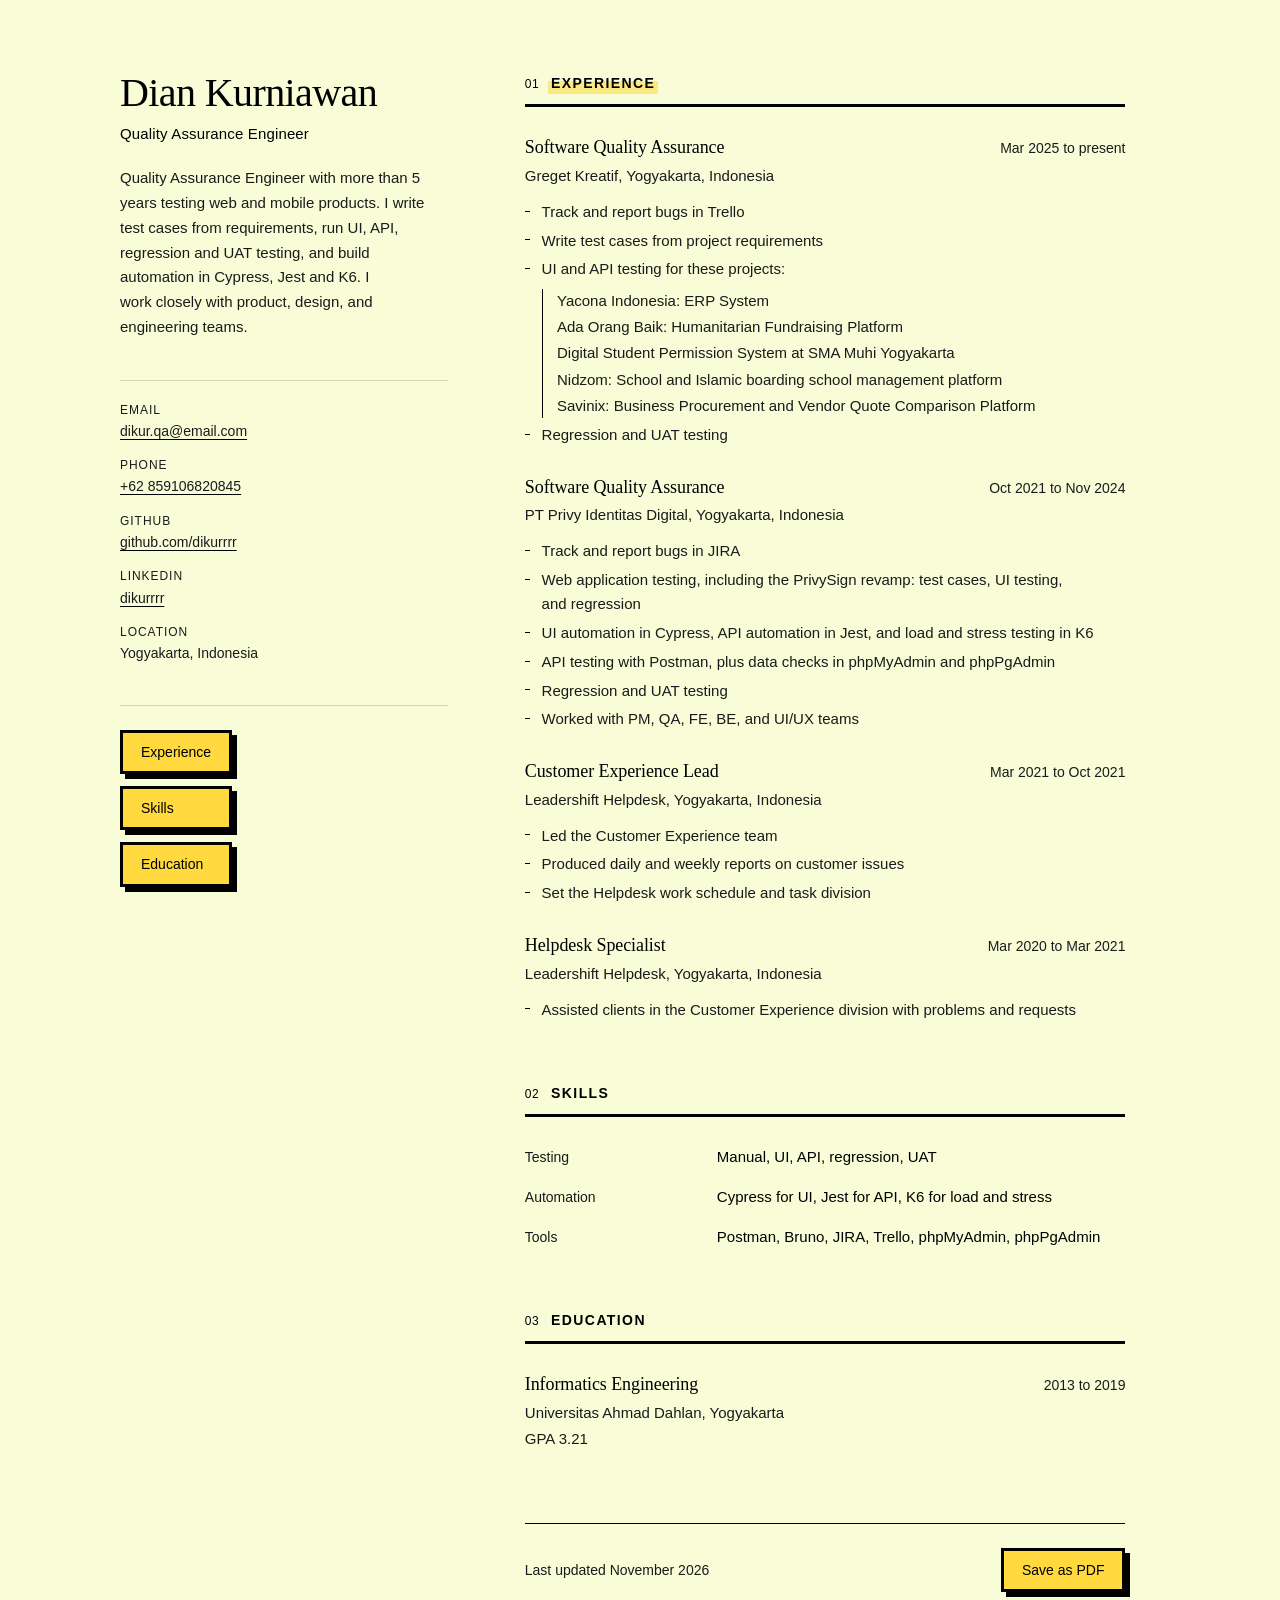
==== commit db6a0da1: "fix: make focus and selection states legible Replace the em dashes in the project list with colons. " ====
--- a/index.html
+++ b/index.html
@@ -27,9 +27,9 @@
 
     <ul class="contact">
       <li><span class="label">Email</span> <a href="mailto:dikur.qa@email.com">dikur.qa@email.com</a></li>
-      <li><span class="label">Phone</span> <a href="https://wa.me/+62859106820845">+62 859106820845</a></li>
+      <li><span class="label">Phone</span> <a href="https://wa.me/62859106820845">+62 859106820845</a></li>
       <li><span class="label">GitHub</span> <a href="https://github.com/dikurrrr">github.com/dikurrrr</a></li>
-      <li><span class="label">Linkedin</span> <a href="https://www.linkedin.com/in/dikurr/">dikurrrr</a></li>
+      <li><span class="label">LinkedIn</span> <a href="https://www.linkedin.com/in/dikurr/">dikurrrr</a></li>
       <li><span class="label">Location</span> Yogyakarta, Indonesia</li>
     </ul>
 
@@ -56,11 +56,11 @@
           <li>Write test cases from project requirements</li>
           <li>UI and API testing for these projects:
             <ul class="sublist">
-              <li>Yacona Indonesia — ERP System</li>
-              <li>Ada Orang Baik — Humanitarian Fundraising Platform</li>
+              <li>Yacona Indonesia: ERP System</li>
+              <li>Ada Orang Baik: Humanitarian Fundraising Platform</li>
               <li>Digital Student Permission System at SMA Muhi Yogyakarta</li>
-              <li>Nidzom — School and Islamic boarding school management platform</li>
-              <li>Savinix — Business Procurement and Vendor Quote Comparison Platform</li>
+              <li>Nidzom: School and Islamic boarding school management platform</li>
+              <li>Savinix: Business Procurement and Vendor Quote Comparison Platform</li>
             </ul>
           </li>
           <li>Regression and UAT testing</li>
--- a/styles.css
+++ b/styles.css
@@ -75,14 +75,14 @@
 }
 
 :focus-visible {
-  outline: 2px solid var(--accent);
+  outline: 2px solid var(--ink);
   outline-offset: 3px;
   border-radius: 1px;
 }
 
 ::selection {
   background: var(--accent);
-  color: var(--paper);
+  color: var(--ink);
 }
 
 .skip {
@@ -326,11 +326,6 @@
   margin-top: 0;
 }
 
-.link-row {
-  margin: 0.5rem 0 0;
-  font-size: var(--text-md);
-}
-
 .skills {
   margin: 0;
   display: grid;
@@ -418,7 +413,7 @@
     --rule-strong: #8a8a8a;
 
     /* rem resolves against html, so print sizes are set here in pt.
-       --accent stays terracotta on purpose. */
+       --accent stays yellow on purpose. */
     --text-xs: 7.5pt;
     --text-sm: 8.5pt;
     --text-md: 9.5pt;
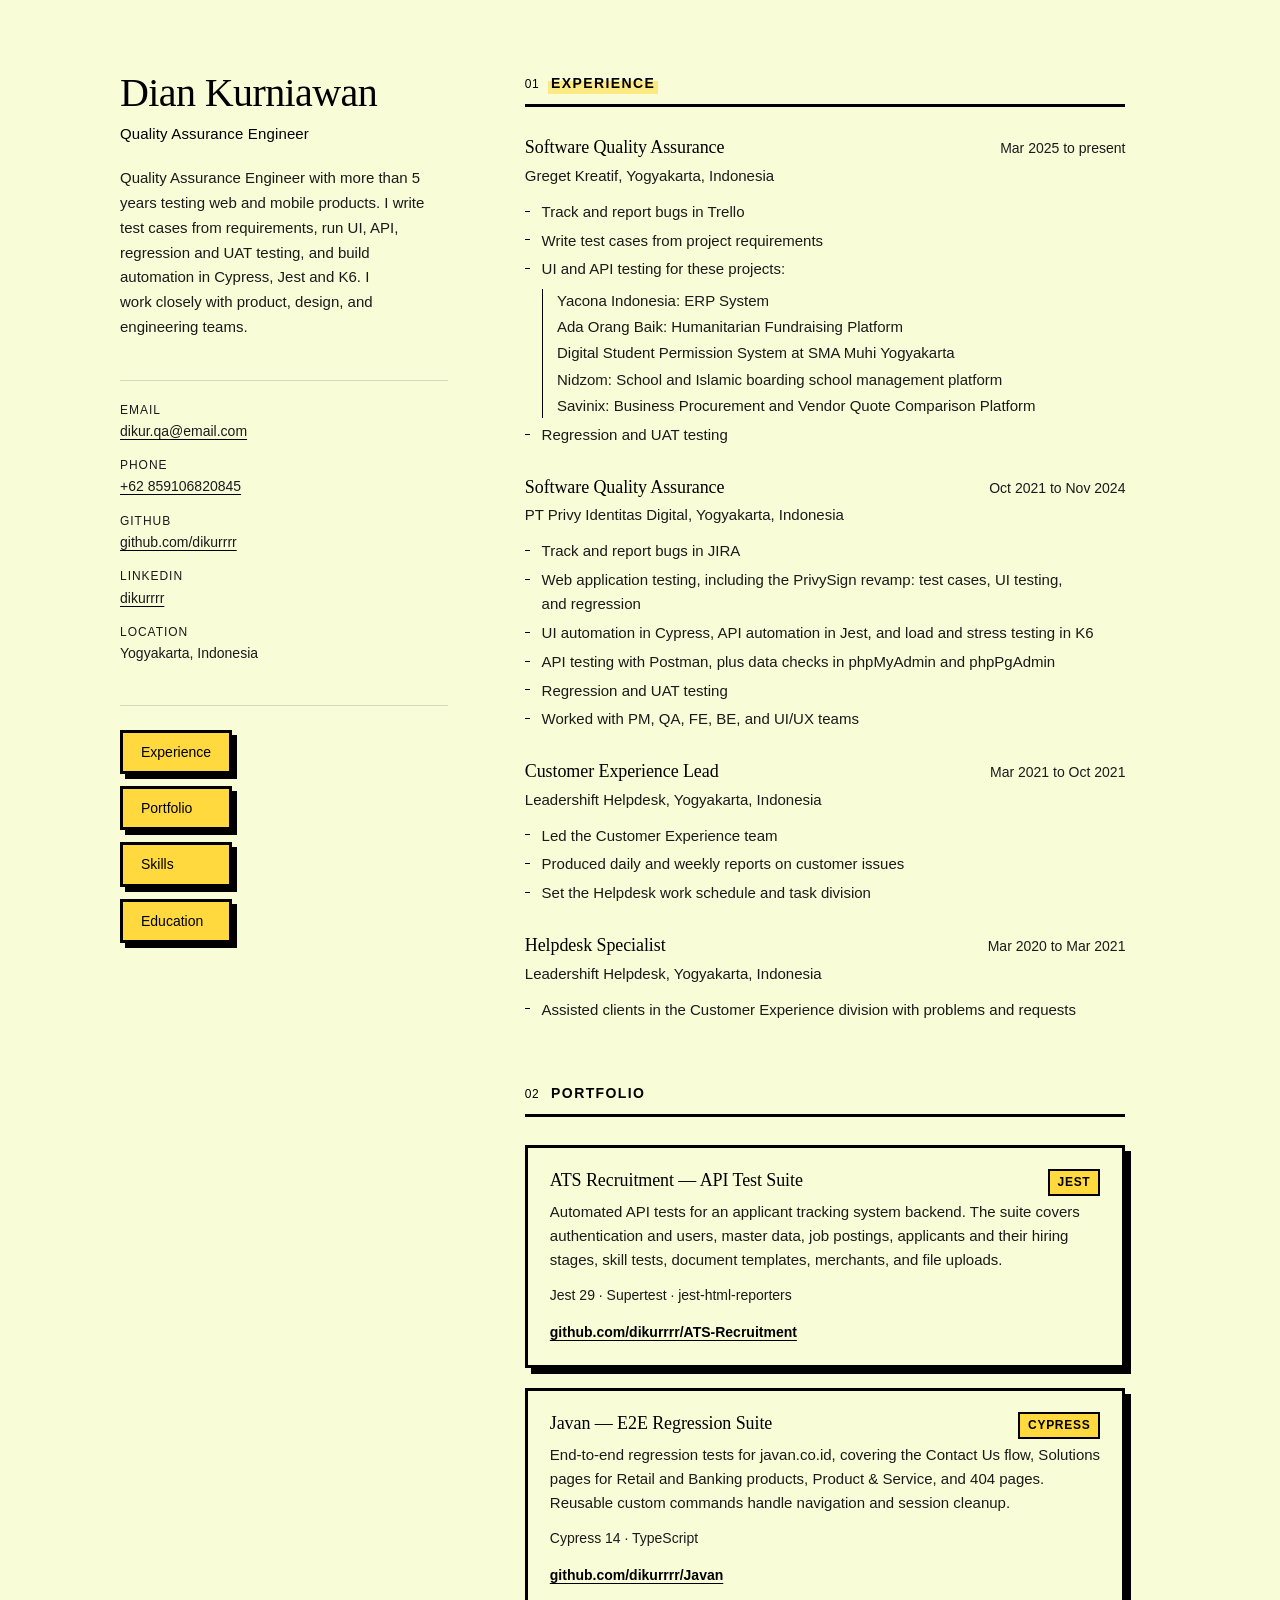
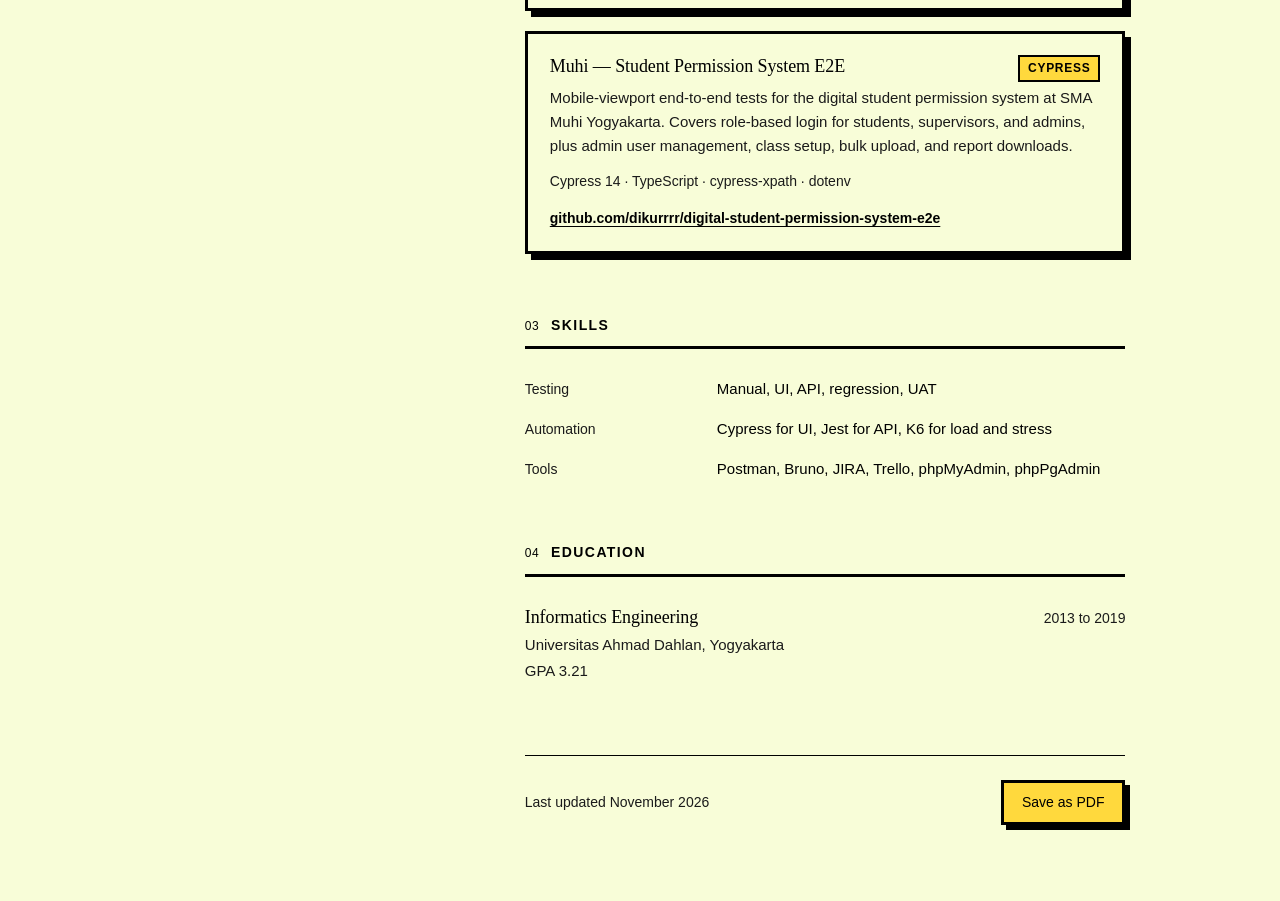
==== commit 86ba84f2: "feat: add portfolio and fit print to two pages List the Jest and Cypress test suites with links to t" ====
--- a/index.html
+++ b/index.html
@@ -35,6 +35,7 @@
 
     <nav class="jump" aria-label="Sections">
       <a href="#experience">Experience</a>
+      <a href="#portfolio">Portfolio</a>
       <a href="#skills">Skills</a>
       <a href="#education">Education</a>
     </nav>
@@ -109,8 +110,44 @@
       </article>
     </section>
 
+    <section aria-labelledby="portfolio">
+      <h2 id="portfolio"><span class="num">02</span> <span class="label">Portfolio</span></h2>
+
+      <div class="projects">
+        <article class="project">
+          <div class="entry-head">
+            <h3>ATS Recruitment — API Test Suite</h3>
+            <p class="tag">Jest</p>
+          </div>
+          <p class="meta">Automated API tests for an applicant tracking system backend. The suite covers authentication and users, master data, job postings, applicants and their hiring stages, skill tests, document templates, merchants, and file uploads.</p>
+          <p class="stack">Jest 29 · Supertest · jest-html-reporters</p>
+          <p class="link-row"><a href="https://github.com/dikurrrr/ATS-Recruitment">github.com/dikurrrr/ATS-Recruitment</a></p>
+        </article>
+
+        <article class="project">
+          <div class="entry-head">
+            <h3>Javan — E2E Regression Suite</h3>
+            <p class="tag">Cypress</p>
+          </div>
+          <p class="meta">End-to-end regression tests for javan.co.id, covering the Contact Us flow, Solutions pages for Retail and Banking products, Product &amp; Service, and 404 pages. Reusable custom commands handle navigation and session cleanup.</p>
+          <p class="stack">Cypress 14 · TypeScript</p>
+          <p class="link-row"><a href="https://github.com/dikurrrr/Javan">github.com/dikurrrr/Javan</a></p>
+        </article>
+
+        <article class="project">
+          <div class="entry-head">
+            <h3>Muhi — Student Permission System E2E</h3>
+            <p class="tag">Cypress</p>
+          </div>
+          <p class="meta">Mobile-viewport end-to-end tests for the digital student permission system at SMA Muhi Yogyakarta. Covers role-based login for students, supervisors, and admins, plus admin user management, class setup, bulk upload, and report downloads.</p>
+          <p class="stack">Cypress 14 · TypeScript · cypress-xpath · dotenv</p>
+          <p class="link-row"><a href="https://github.com/dikurrrr/digital-student-permission-system-e2e">github.com/dikurrrr/digital-student-permission-system-e2e</a></p>
+        </article>
+      </div>
+    </section>
+
     <section aria-labelledby="skills">
-      <h2 id="skills"><span class="num">02</span> <span class="label">Skills</span></h2>
+      <h2 id="skills"><span class="num">03</span> <span class="label">Skills</span></h2>
       <dl class="skills">
         <div>
           <dt>Testing</dt>
@@ -128,7 +165,7 @@
     </section>
 
     <section aria-labelledby="education">
-      <h2 id="education"><span class="num">03</span> <span class="label">Education</span></h2>
+      <h2 id="education"><span class="num">04</span> <span class="label">Education</span></h2>
       <article class="entry">
         <div class="entry-head">
           <h3>Informatics Engineering</h3>
--- a/styles.css
+++ b/styles.css
@@ -326,6 +326,61 @@
   margin-top: 0;
 }
 
+/* Portfolio: project cards sit on the same paper, raised with the same
+   hard shadow as the nav controls so they read as a distinct set. */
+.projects {
+  display: grid;
+  gap: 1.25rem;
+}
+
+.project {
+  padding: 1.25rem 1.375rem 1.375rem;
+  background: var(--paper);
+  border: 3px solid var(--ink);
+  box-shadow: 6px 6px 0 var(--ink);
+  transition: transform 140ms ease, box-shadow 140ms ease;
+}
+
+.project:hover {
+  transform: translate(2px, 2px);
+  box-shadow: 4px 4px 0 var(--ink);
+}
+
+.tag {
+  margin: 0;
+  padding: 0.125rem 0.5rem;
+  border: 2px solid var(--ink);
+  background: var(--accent);
+  font-size: var(--text-xs);
+  font-weight: 600;
+  letter-spacing: 0.06em;
+  text-transform: uppercase;
+  white-space: nowrap;
+}
+
+.stack {
+  margin: 0.75rem 0 0;
+  font-size: var(--text-sm);
+  color: var(--ink-soft);
+}
+
+.link-row {
+  margin: 0.875rem 0 0;
+  font-size: var(--text-sm);
+  font-weight: 600;
+}
+
+@media (prefers-reduced-motion: reduce) {
+  .project {
+    transition: none;
+  }
+
+  .project:hover {
+    transform: none;
+    box-shadow: 6px 6px 0 var(--ink);
+  }
+}
+
 .skills {
   margin: 0;
   display: grid;
@@ -442,11 +497,12 @@
 
   .rail {
     position: static;
-    margin-bottom: 1.25rem;
+    margin-bottom: 0.875rem;
   }
 
   .summary {
     max-width: none;
+    margin-top: 0.875rem;
     line-height: 1.5;
   }
 
@@ -459,26 +515,58 @@
   .contact {
     grid-template-columns: repeat(2, minmax(0, 1fr));
     gap: 0.4rem 1.5rem;
+    margin-top: 1.5rem;
+    padding-top: 0.75rem;
   }
 
   section {
-    margin-bottom: 1.25rem;
+    margin-bottom: 1rem;
   }
 
   .entry,
+  .project,
   .skills div,
   h2 {
     break-inside: avoid;
   }
 
+  .project {
+    padding: 0 0 0.5rem;
+    border: 0;
+    border-bottom: 1px solid var(--rule);
+    box-shadow: none;
+  }
+
+  .project:hover {
+    transform: none;
+    box-shadow: none;
+  }
+
+  .tag {
+    border: 1px solid var(--rule-strong);
+  }
+
+  .projects {
+    gap: 0.75rem;
+  }
+
   .entry + .entry {
-    margin-top: 1rem;
+    margin-top: 0.875rem;
+  }
+
+  .bullets > li + li {
+    margin-top: 0.2rem;
   }
 
   h2 {
-    margin-bottom: 0.75rem;
+    margin-bottom: 0.625rem;
     border-bottom-width: 1px;
     break-after: avoid;
+  }
+
+  .colophon {
+    margin-top: 2rem;
+    padding-top: 1rem;
   }
 
   p {
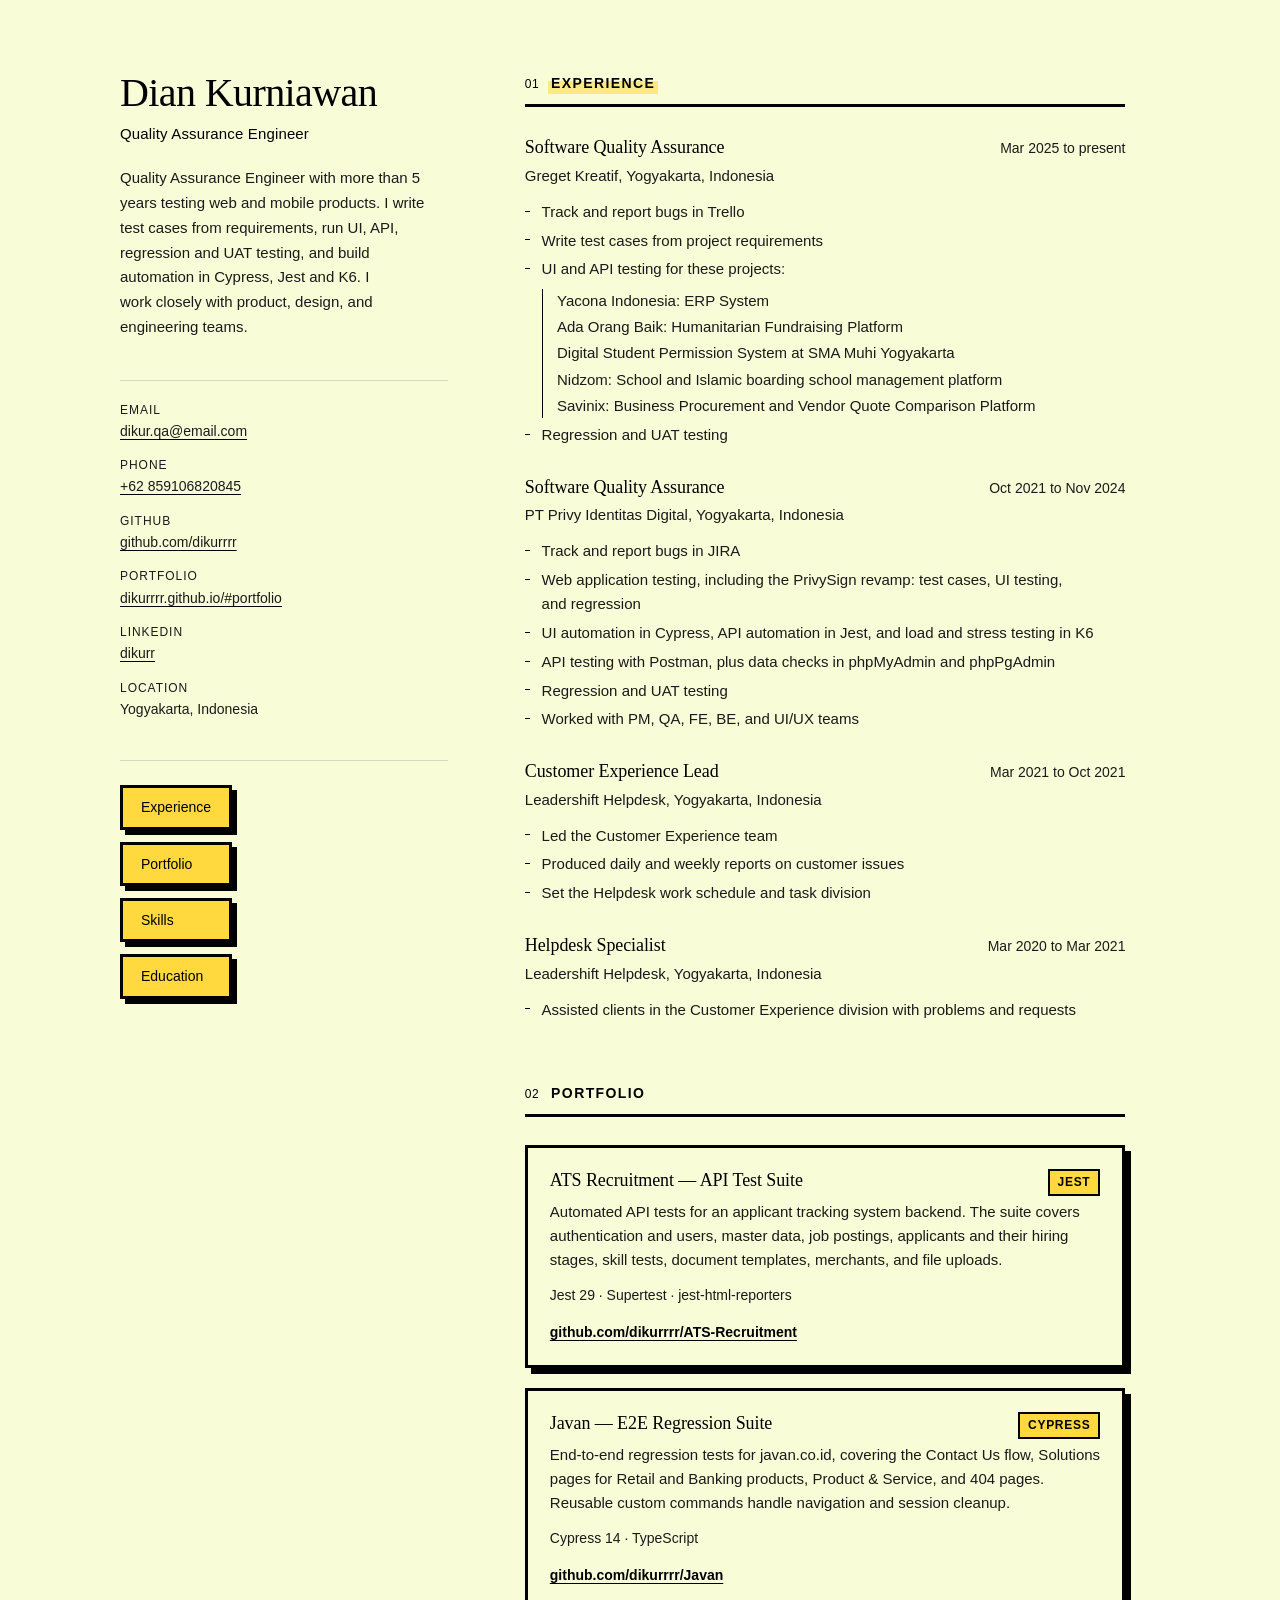
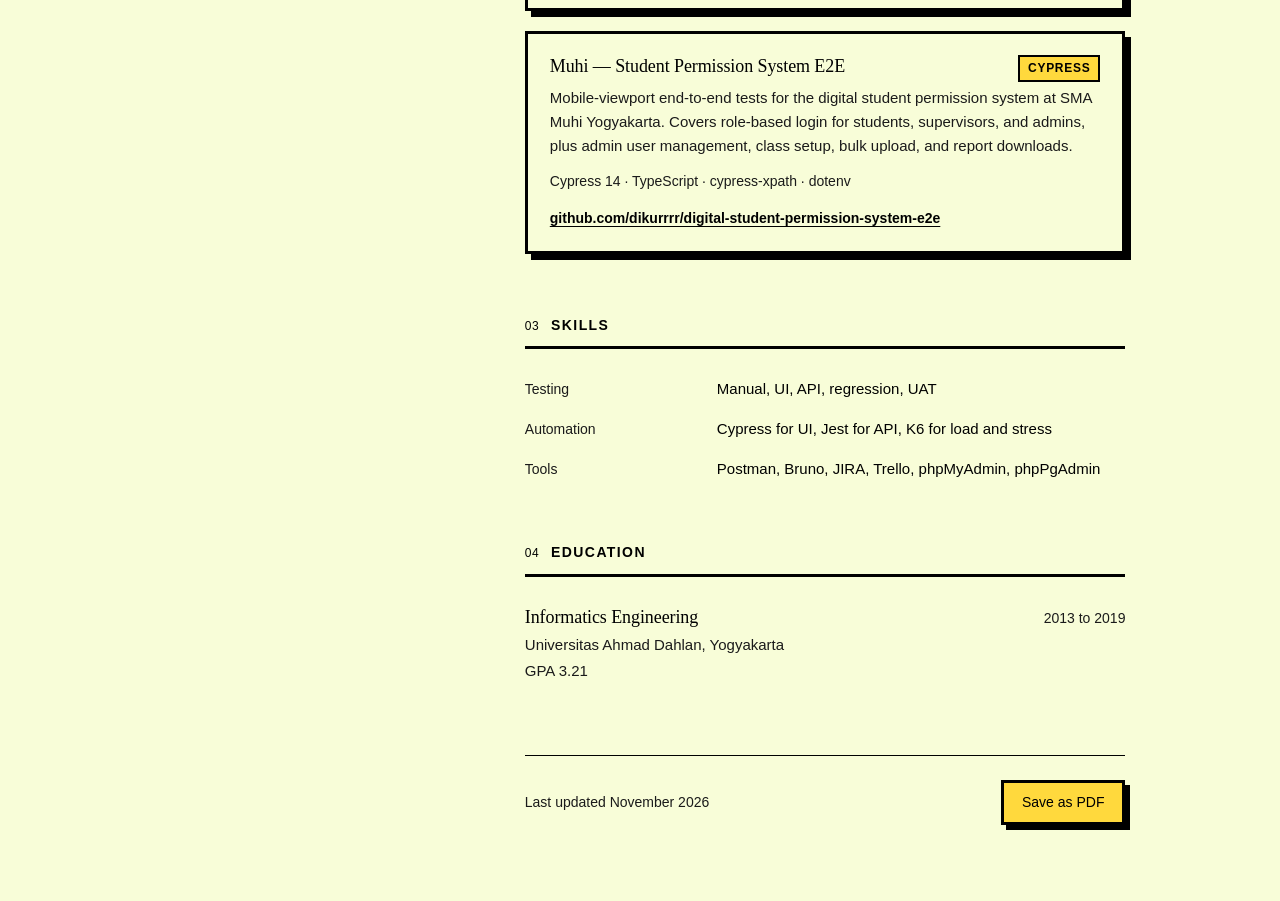
==== commit 9690538e: "feat: add portfolio link to contact block Surface the portfolio next to GitHub so recruiters see it " ====
--- a/index.html
+++ b/index.html
@@ -29,7 +29,8 @@
       <li><span class="label">Email</span> <a href="mailto:dikur.qa@email.com">dikur.qa@email.com</a></li>
       <li><span class="label">Phone</span> <a href="https://wa.me/62859106820845">+62 859106820845</a></li>
       <li><span class="label">GitHub</span> <a href="https://github.com/dikurrrr">github.com/dikurrrr</a></li>
-      <li><span class="label">LinkedIn</span> <a href="https://www.linkedin.com/in/dikurr/">dikurrrr</a></li>
+      <li><span class="label">Portfolio</span> <a href="https://dikurrrr.github.io/#portfolio">dikurrrr.github.io/#portfolio</a></li>
+      <li><span class="label">LinkedIn</span> <a href="https://www.linkedin.com/in/dikurr/">dikurr</a></li>
       <li><span class="label">Location</span> Yogyakarta, Indonesia</li>
     </ul>
 
